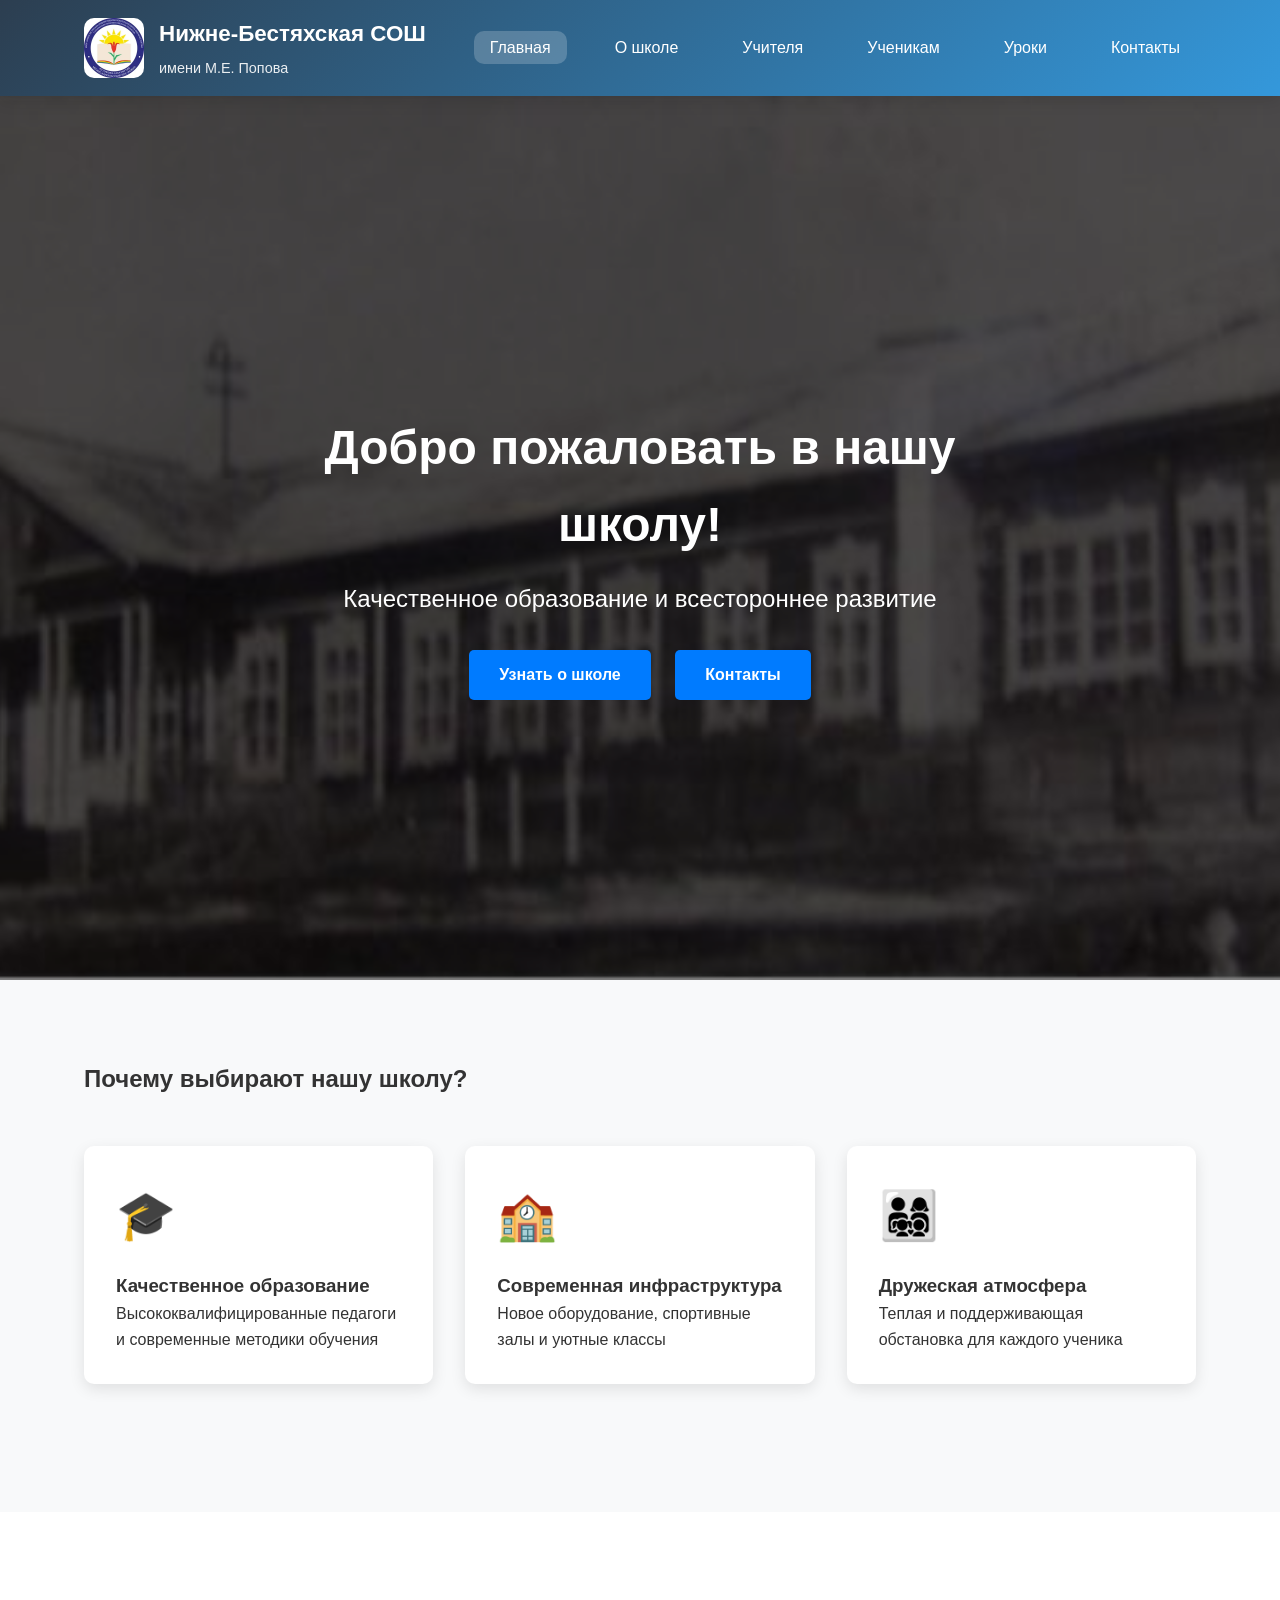
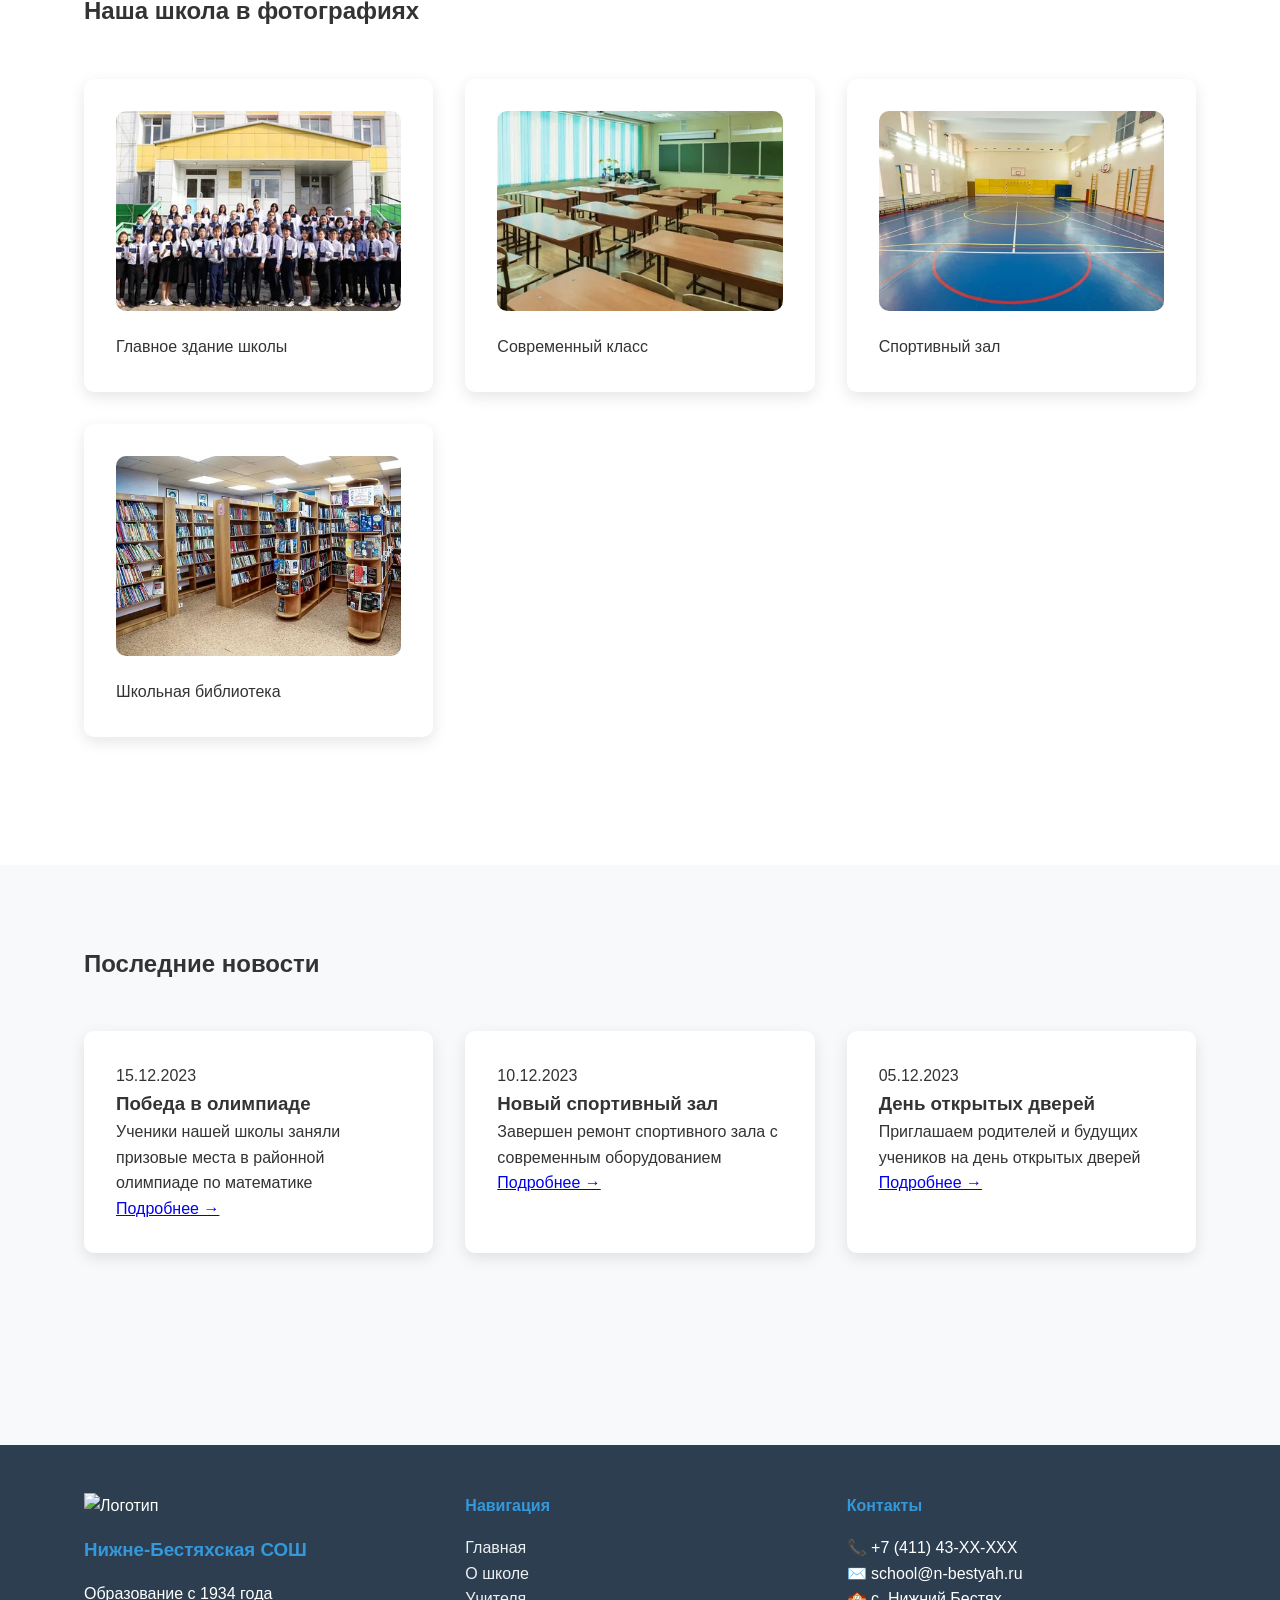
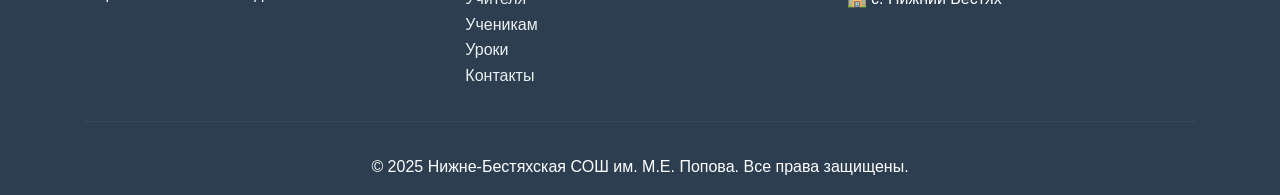
==== index.html @ b3c9256c "2" ====
<!DOCTYPE html>
<html lang="ru">
<head>
    <meta charset="UTF-8">
    <meta name="viewport" content="width=device-width, initial-scale=1.0">
    <title>Главная - Нижне-Бестяхская СОШ им. М.Е. Попова</title>
    <link rel="stylesheet" href="css/style.css">
    <style>
       
        
        
        body {
            font-family: Arial, sans-serif;
            line-height: 1.6;
        }
        
        /* Стили для hero-секции с фоновым фото */
        .hero {
            position: relative;
            height: 100vh; /* На всю высоту экрана */
            display: flex;
            align-items: center;
            justify-content: center;
            text-align: center;
            color: white;
            
            /* Фоновое фото */
            background-image: url('images/school.jpg');
            background-size: cover;       /* Растягиваем на всю область */
            background-position: center;  /* Центрируем фото */
            
        }
        
        /* Затемнение фона для лучшей читаемости */
        .hero::before {
            content: '';
            position: absolute;
            top: 0;
            left: 0;
            right: 0;
            bottom: 0;
            background: rgba(0, 0, 0, 0.5); /* Черный с прозрачностью 50% */
        }
        
        .hero-content {
            position: relative;
            z-index: 2; /* Чтобы текст был поверх затемнения */
            max-width: 800px;
            padding: 20px;
        }
        
        .hero h1 {
            font-size: 3rem;
            margin-bottom: 1rem;
        }
        
        .hero p {
            font-size: 1.5rem;
            margin-bottom: 2rem;
        }
        
        .btn {
            display: inline-block;
            padding: 12px 30px;
            background: #007bff;
            color: white;
            text-decoration: none;
            border-radius: 5px;
            margin: 0 10px;
        }
    </style>
</head>
<body>
    <section class="hero">
        <div class="hero-content">
            <h1>Добро пожаловать в нашу школу!</h1>
            <p>Качественное образование и всестороннее развитие</p>
            <div class="hero-buttons">
                <a href="about.html" class="btn">Узнать о школе</a>
                <a href="contacts.html" class="btn">Контакты</a>
            </div>
        </div>
    </section>
</body>
</html>
    </style>
</head>
<body>
    <header>
        <div class="container">
            <div class="logo">
                <img src="images/вка.webp" alt="Логотип Нижне-Бестяхской СОШ" class="logo-img">
                <div class="school-name">
                    <h1>Нижне-Бестяхская СОШ</h1>
                    <p>имени М.Е. Попова</p>
                </div>
            </div>
            <nav>
                <ul>
                    <li><a href="index.html" class="active">Главная</a></li>
                    <li><a href="about.html">О школе</a></li>
                    <li><a href="teachers.html">Учителя</a></li>
                    <li><a href="students.html">Ученикам</a></li>
                    <li><a href="lessons.html">Уроки</a></li>
                    <li><a href="contacts.html">Контакты</a></li>
                </ul>
            </nav>
        </div>
    </header>


    <!-- Остальной код без изменений -->
    <section class="features">
        <div class="container">
            <h2>Почему выбирают нашу школу?</h2>
            <div class="features-grid">
                <div class="feature-card">
                    <div class="feature-icon">🎓</div>
                    <h3>Качественное образование</h3>
                    <p>Высококвалифицированные педагоги и современные методики обучения</p>
                </div>
                <div class="feature-card">
                    <div class="feature-icon">🏫</div>
                    <h3>Современная инфраструктура</h3>
                    <p>Новое оборудование, спортивные залы и уютные классы</p>
                </div>
                <div class="feature-card">
                    <div class="feature-icon">👨‍👩‍👧‍👦</div>
                    <h3>Дружеская атмосфера</h3>
                    <p>Теплая и поддерживающая обстановка для каждого ученика</p>
                </div>
            </div>
        </div>
    </section>

    <section class="school-gallery">
        <div class="container">
            <h2>Наша школа в фотографиях</h2>
            <div class="gallery-grid">
                <div class="gallery-item">
                    <img src="images/irjk.png" alt="Здание школы" class="gallery-img">
                    <div class="gallery-caption">Главное здание школы</div>
                </div>
                <div class="gallery-item">
                    <img src="images/dsd.png" mages="Учебный класс" class="gallery-img">
                    <div class="gallery-caption">Современный класс</div>
                </div>
                <div class="gallery-item">
                    <img src="images/ncdj.png" alt="Спортивный зал"  class="gallery-img">
                    <div class="gallery-caption">Спортивный зал</div>
                </div>
                <div class="gallery-item">
                    <img src="images/fvfv.png" alt="Библиотека" class="gallery-img">
                    <div class="gallery-caption">Школьная библиотека</div>
                </div>
            </div>
        </div>
    </section>

    <section class="news-preview">
        <div class="container">
            <h2>Последние новости</h2>
            <div class="news-grid">
                <article class="news-card">
                    <div class="news-date">15.12.2023</div>
                    <h3>Победа в олимпиаде</h3>
                    <p>Ученики нашей школы заняли призовые места в районной олимпиаде по математике</p>
                    <a href="#" class="news-link">Подробнее →</a>
                </article>
                <article class="news-card">
                    <div class="news-date">10.12.2023</div>
                    <h3>Новый спортивный зал</h3>
                    <p>Завершен ремонт спортивного зала с современным оборудованием</p>
                    <a href="#" class="news-link">Подробнее →</a>
                </article>
                <article class="news-card">
                    <div class="news-date">05.12.2023</div>
                    <h3>День открытых дверей</h3>
                    <p>Приглашаем родителей и будущих учеников на день открытых дверей</p>
                    <a href="#" class="news-link">Подробнее →</a>
                </article>
            </div>
        </div>
    </section>

    <footer>
        <div class="container">
            <div class="footer-content">
                <div class="footer-section">
                    <img src="images/logo.png" alt="Логотип" class="footer-logo">
                    <h3>Нижне-Бестяхская СОШ</h3>
                    <p>Образование с 1934 года</p>
                </div>
                <div class="footer-section">
                    <h4>Навигация</h4>
                    <ul>
                        <li><a href="index.html">Главная</a></li>
                        <li><a href="about.html">О школе</a></li>
                        <li><a href="teachers.html">Учителя</a></li>
                        <li><a href="students.html">Ученикам</a></li>
                        <li><a href="lessons.html">Уроки</a></li>
                        <li><a href="contacts.html">Контакты</a></li>
                    </ul>
                </div>
                <div class="footer-section">
                    <h4>Контакты</h4>
                    <p>📞 +7 (411) 43-XX-XXX</p>
                    <p>✉️ school@n-bestyah.ru</p>
                    <p>🏫 с. Нижний Бестях</p>
                </div>
            </div>
            <div class="footer-bottom">
                <p>&copy; 2025 Нижне-Бестяхская СОШ им. М.Е. Попова. Все права защищены.</p>
            </div>
        </div>
    </footer>

    <script src="js/navigation.js"></script>
</body>
</html>
---- css/style.css ----
/* CSS Variables */
:root {
    --primary-color: #3498db;
    --secondary-color: #2c3e50;
    --accent-color: #e74c3c;
    --text-color: #333;
    --light-bg: #f8f9fa;
    --white: #ffffff;
    --shadow: 0 5px 15px rgba(0,0,0,0.1);
    --border-radius: 10px;
}

/* Reset and Base Styles */
* {
    margin: 0;
    padding: 0;
    box-sizing: border-box;
}

body {
    font-family: 'Arial', sans-serif;
    line-height: 1.6;
    color: var(--text-color);
    background-color: var(--light-bg);
}

.container {
    width: 90%;
    max-width: 1200px;
    margin: 0 auto;
    padding: 0 20px;
}

/* Header Styles */
header {
    background: linear-gradient(135deg, var(--secondary-color), var(--primary-color));
    color: var(--white);
    padding: 1rem 0;
    position: fixed;
    width: 100%;
    top: 0;
    z-index: 1000;
    box-shadow: var(--shadow);
}

header .container {
    display: flex;
    justify-content: space-between;
    align-items: center;
}

.logo {
    display: flex;
    align-items: center;
    gap: 15px;
}

.logo-img {
    height: 60px;
    width: auto;
    border-radius: var(--border-radius);
}

.school-name h1 {
    font-size: 1.4rem;
    margin-bottom: 5px;
}

.school-name p {
    font-size: 0.9rem;
    opacity: 0.9;
}

/* Navigation */
nav ul {
    display: flex;
    list-style: none;
    gap: 2rem;
}

nav a {
    color: var(--white);
    text-decoration: none;
    padding: 0.5rem 1rem;
    border-radius: var(--border-radius);
    transition: background-color 0.3s;
}

nav a:hover,
nav a.active {
    background-color: rgba(255,255,255,0.2);
}

/* Hero Sections */
.hero {
    background: linear-gradient(rgba(44, 62, 80, 0.8), rgba(52, 152, 219, 0.8)), url('../images/hero-bg.jpg');
    background-size: cover;
    background-position: center;
    color: var(--white);
    text-align: center;
    padding: 150px 0 100px;
    margin-top: 80px;
}

.page-hero {
    background: linear-gradient(135deg, var(--primary-color), #2980b9);
    color: var(--white);
    text-align: center;
    padding: 150px 0 80px;
    margin-top: 80px;
}

.hero h1,
.page-hero h1 {
    font-size: 3rem;
    margin-bottom: 1rem;
}

.hero p,
.page-hero p {
    font-size: 1.2rem;
    margin-bottom: 2rem;
}

/* Buttons */
.btn {
    display: inline-block;
    padding: 12px 30px;
    text-decoration: none;
    border-radius: var(--border-radius);
    font-weight: bold;
    transition: all 0.3s;
    border: none;
    cursor: pointer;
    margin: 0 10px;
}

.btn-primary {
    background-color: var(--accent-color);
    color: var(--white);
}

.btn-primary:hover {
    background-color: #c0392b;
    transform: translateY(-2px);
}

.btn-secondary {
    background-color: transparent;
    color: var(--white);
    border: 2px solid var(--white);
}

.btn-secondary:hover {
    background-color: var(--white);
    color: var(--text-color);
}

/* Grid Layouts */
.features-grid,
.news-grid,
.gallery-grid,
.teachers-grid,
.lessons-grid,
.achievements-grid {
    display: grid;
    grid-template-columns: repeat(auto-fit, minmax(300px, 1fr));
    gap: 2rem;
    margin: 3rem 0;
}

/* Cards */
.feature-card,
.news-card,
.gallery-item,
.teacher-card,
.lesson-card,
.achievement-card {
    background: var(--white);
    padding: 2rem;
    border-radius: var(--border-radius);
    box-shadow: var(--shadow);
    transition: transform 0.3s;
}

.feature-card:hover,
.news-card:hover,
.gallery-item:hover,
.teacher-card:hover,
.lesson-card:hover,
.achievement-card:hover {
    transform: translateY(-5px);
}

/* Icons */
.feature-icon,
.achievement-icon {
    font-size: 3rem;
    margin-bottom: 1rem;
}

/* Images */
.gallery-img,
.about-img,
.teacher-img {
    width: 100%;
    height: 200px;
    object-fit: cover;
    border-radius: var(--border-radius);
    margin-bottom: 1rem;
}

/* Timeline */
.timeline {
    position: relative;
    max-width: 800px;
    margin: 0 auto;
}

.timeline::before {
    content: '';
    position: absolute;
    left: 50%;
    top: 0;
    bottom: 0;
    width: 2px;
    background: var(--primary-color);
    transform: translateX(-50%);
}

.timeline-item {
    display: flex;
    align-items: center;
    margin-bottom: 3rem;
    position: relative;
}

.timeline-item:nth-child(odd) {
    flex-direction: row-reverse;
    text-align: right;
}

.timeline-year {
    background: var(--primary-color);
    color: var(--white);
    padding: 10px 20px;
    border-radius: 20px;
    font-weight: bold;
    margin: 0 2rem;
    flex-shrink: 0;
}

.timeline-content {
    flex: 1;
    background: var(--white);
    padding: 1.5rem;
    border-radius: var(--border-radius);
    box-shadow: var(--shadow);
}

/* Stats */
.stats-grid {
    display: grid;
    grid-template-columns: repeat(auto-fit, minmax(150px, 1fr));
    gap: 1rem;
    margin: 2rem 0;
}

.stat-item {
    text-align: center;
    padding: 1rem;
}

.stat-number {
    font-size: 2.5rem;
    font-weight: bold;
    color: var(--primary-color);
    margin-bottom: 0.5rem;
}

.stat-label {
    color: var(--text-color);
    font-size: 0.9rem;
}

/* About Grid */
.about-grid {
    display: grid;
    grid-template-columns: 1fr 1fr;
    gap: 3rem;
    align-items: center;
}

/* Forms */
.contact-form {
    background: var(--white);
    padding: 2rem;
    border-radius: var(--border-radius);
    box-shadow: var(--shadow);
}

.form-group {
    margin-bottom: 1.5rem;
}

.form-group label {
    display: block;
    margin-bottom: 0.5rem;
    font-weight: bold;
    color: var(--secondary-color);
}

.form-group input,
.form-group textarea,
.form-group select {
    width: 100%;
    padding: 1rem;
    border: 2px solid #e0e0e0;
    border-radius: var(--border-radius);
    font-size: 1rem;
    transition: border-color 0.3s;
}

.form-group input:focus,
.form-group textarea:focus,
.form-group select:focus {
    outline: none;
    border-color: var(--primary-color);
}

/* Footer */
footer {
    background-color: var(--secondary-color);
    color: var(--white);
    padding: 3rem 0 1rem;
    margin-top: 4rem;
}

.footer-content {
    display: grid;
    grid-template-columns: repeat(auto-fit, minmax(250px, 1fr));
    gap: 2rem;
    margin-bottom: 2rem;
}

.footer-logo {
    height: 60px;
    margin-bottom: 1rem;
}

.footer-section h3,
.footer-section h4 {
    margin-bottom: 1rem;
    color: var(--primary-color);
}

.footer-section ul {
    list-style: none;
}

.footer-section a {
    color: #ecf0f1;
    text-decoration: none;
    transition: color 0.3s;
}

.footer-section a:hover {
    color: var(--primary-color);
}

.footer-bottom {
    text-align: center;
    padding-top: 2rem;
    border-top: 1px solid #34495e;
}

/* Responsive Design */
@media (max-width: 768px) {
    header .container {
        flex-direction: column;
        gap: 1rem;
    }
    
    nav ul {
        gap: 1rem;
        flex-wrap: wrap;
        justify-content: center;
    }
    
    .hero h1,
    .page-hero h1 {
        font-size: 2rem;
    }
    
    .about-grid {
        grid-template-columns: 1fr;
    }
    
    .timeline::before {
        left: 20px;
    }
    
    .timeline-item {
        flex-direction: row !important;
        text-align: left !important;
    }
    
    .timeline-year {
        margin: 0 1rem 0 0;
    }
    
    .btn {
        margin: 5px;
        display: block;
        text-align: center;
    }
}

/* Utility Classes */
.text-center {
    text-align: center;
}

.mt-2 { margin-top: 2rem; }
.mb-2 { margin-bottom: 2rem; }
.p-2 { padding: 2rem; }

/* Section Spacing */
section {
    padding: 80px 0;
}

/* Alternate Section Backgrounds */
section:nth-child(even) {
    background-color: var(--white);
}

section:nth-child(odd):not(.hero):not(.page-hero) {
    background-color: var(--light-bg);
}
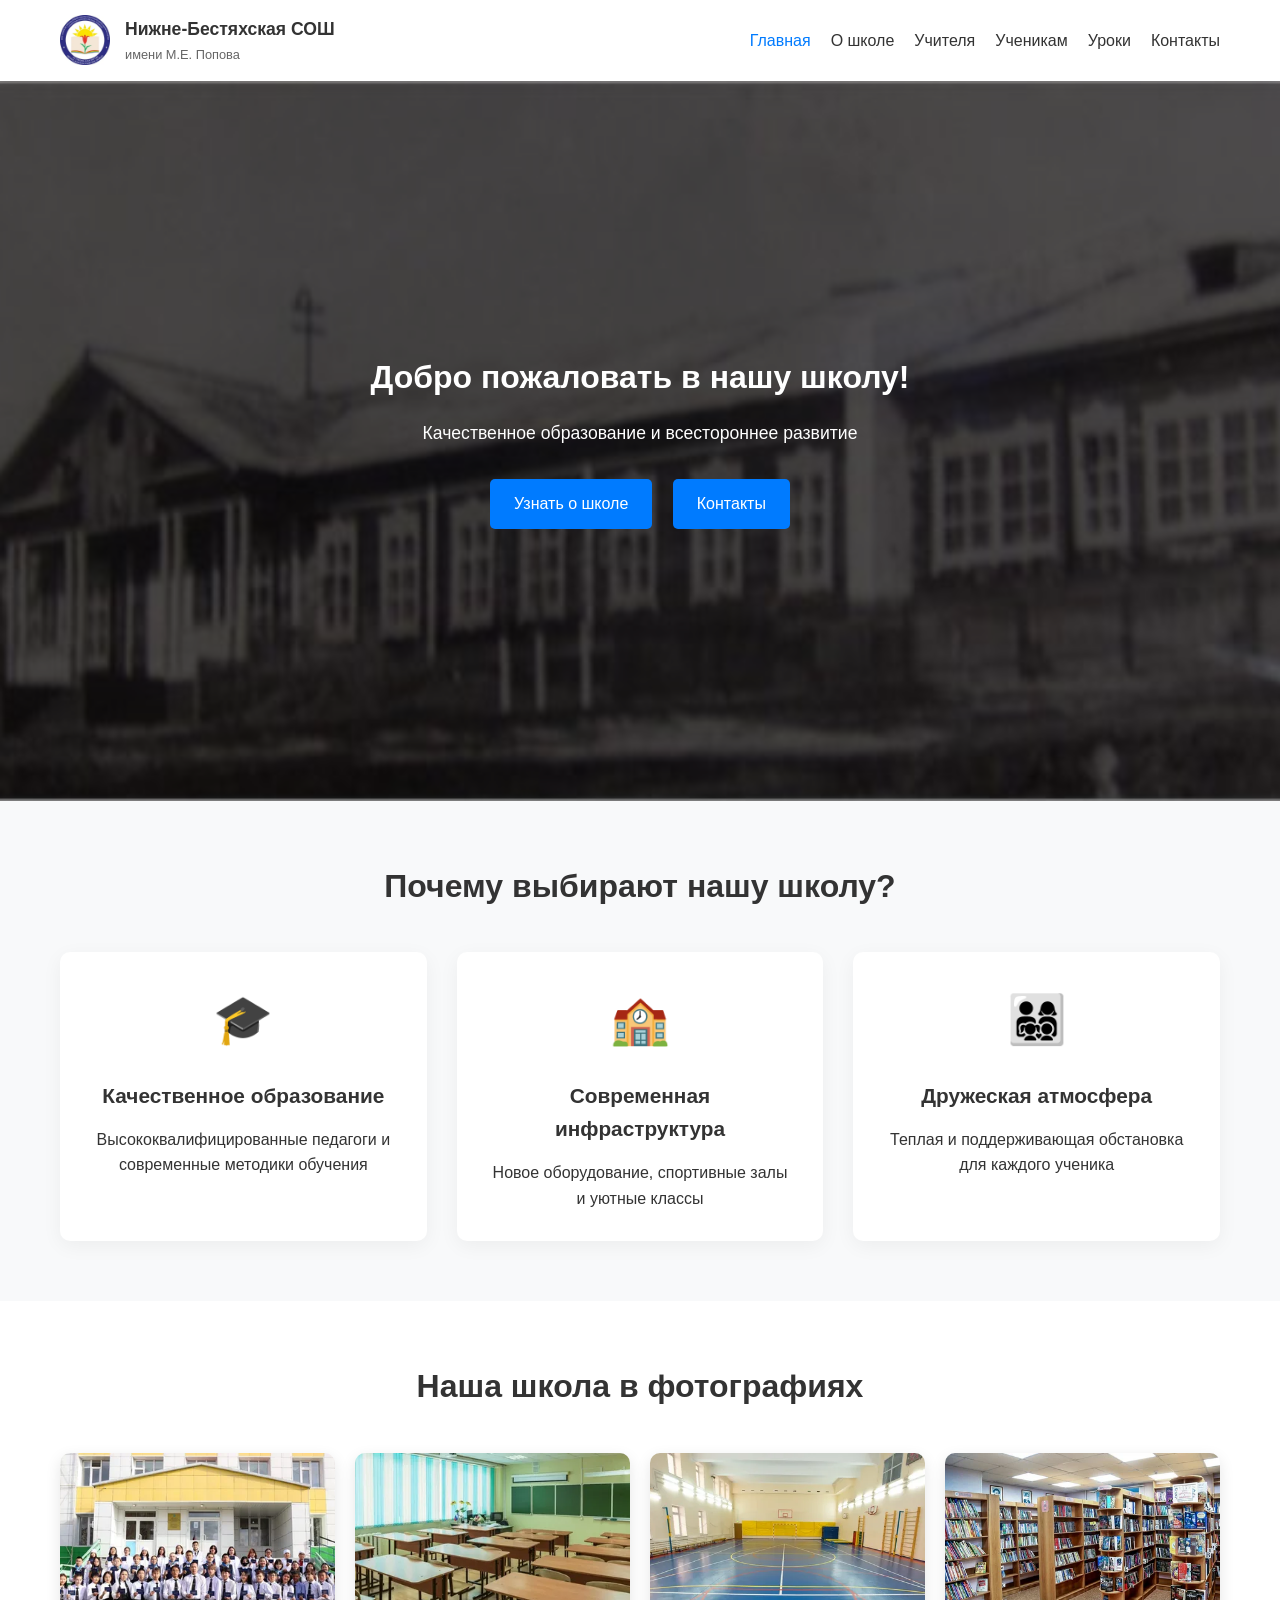
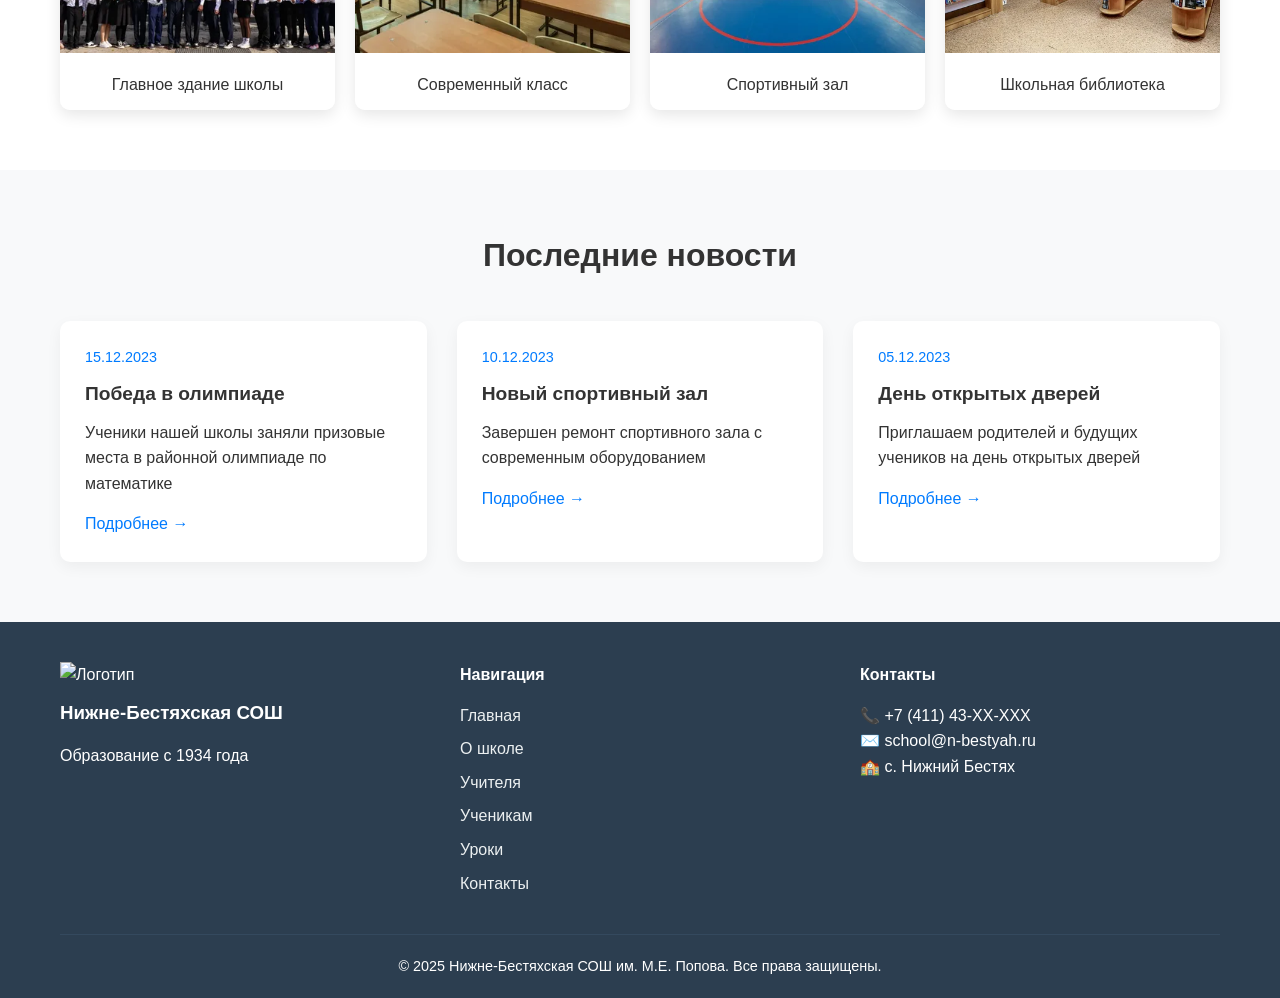
==== commit 315e4875: "Update index.html" ====
--- a/index.html
+++ b/index.html
@@ -2,36 +2,118 @@
 <html lang="ru">
 <head>
     <meta charset="UTF-8">
-    <meta name="viewport" content="width=device-width, initial-scale=1.0">
+    <meta name="viewport" content="width=device-width, initial-scale=1.0, maximum-scale=1.0, user-scalable=yes">
     <title>Главная - Нижне-Бестяхская СОШ им. М.Е. Попова</title>
-    <link rel="stylesheet" href="css/style.css">
     <style>
-       
-        
-        
+        /* RESET & BASE STYLES */
+        * {
+            margin: 0;
+            padding: 0;
+            box-sizing: border-box;
+        }
+
         body {
-            font-family: Arial, sans-serif;
+            font-family: -apple-system, BlinkMacSystemFont, 'Segoe UI', Roboto, 'Helvetica Neue', Arial, sans-serif;
             line-height: 1.6;
-        }
-        
-        /* Стили для hero-секции с фоновым фото */
+            color: #333;
+            overflow-x: hidden;
+        }
+
+        .container {
+            max-width: 1200px;
+            margin: 0 auto;
+            padding: 0 20px;
+        }
+
+        /* HEADER & MOBILE MENU */
+        header {
+            background: #fff;
+            box-shadow: 0 2px 10px rgba(0,0,0,0.1);
+            position: sticky;
+            top: 0;
+            z-index: 1000;
+        }
+
+        header .container {
+            display: flex;
+            justify-content: space-between;
+            align-items: center;
+            padding: 15px 20px;
+            flex-wrap: wrap;
+        }
+
+        .logo {
+            display: flex;
+            align-items: center;
+            gap: 15px;
+            flex: 1;
+        }
+
+        .logo-img {
+            width: 50px;
+            height: 50px;
+            object-fit: contain;
+        }
+
+        .school-name h1 {
+            font-size: 1.1rem;
+            margin-bottom: 2px;
+        }
+
+        .school-name p {
+            font-size: 0.8rem;
+            color: #666;
+        }
+
+        /* Мобильное меню */
+        .menu-toggle {
+            display: none;
+            background: none;
+            border: none;
+            font-size: 28px;
+            cursor: pointer;
+            padding: 10px;
+            color: #007bff;
+        }
+
+        nav {
+            display: flex;
+        }
+
+        nav ul {
+            display: flex;
+            list-style: none;
+            gap: 20px;
+        }
+
+        nav ul li a {
+            text-decoration: none;
+            color: #333;
+            font-weight: 500;
+            transition: color 0.3s;
+            padding: 5px 0;
+        }
+
+        nav ul li a:hover,
+        nav ul li a.active {
+            color: #007bff;
+        }
+
+        /* HERO SECTION */
         .hero {
             position: relative;
-            height: 100vh; /* На всю высоту экрана */
+            height: 80vh;
+            min-height: 500px;
             display: flex;
             align-items: center;
             justify-content: center;
             text-align: center;
             color: white;
-            
-            /* Фоновое фото */
             background-image: url('images/school.jpg');
-            background-size: cover;       /* Растягиваем на всю область */
-            background-position: center;  /* Центрируем фото */
-            
-        }
-        
-        /* Затемнение фона для лучшей читаемости */
+            background-size: cover;
+            background-position: center;
+        }
+
         .hero::before {
             content: '';
             position: absolute;
@@ -39,50 +121,373 @@
             left: 0;
             right: 0;
             bottom: 0;
-            background: rgba(0, 0, 0, 0.5); /* Черный с прозрачностью 50% */
-        }
-        
+            background: rgba(0, 0, 0, 0.5);
+        }
+
         .hero-content {
             position: relative;
-            z-index: 2; /* Чтобы текст был поверх затемнения */
+            z-index: 2;
             max-width: 800px;
             padding: 20px;
         }
-        
+
         .hero h1 {
-            font-size: 3rem;
+            font-size: 2rem;
             margin-bottom: 1rem;
         }
-        
+
         .hero p {
-            font-size: 1.5rem;
+            font-size: 1.1rem;
             margin-bottom: 2rem;
         }
-        
+
         .btn {
             display: inline-block;
-            padding: 12px 30px;
+            padding: 12px 24px;
             background: #007bff;
             color: white;
             text-decoration: none;
             border-radius: 5px;
-            margin: 0 10px;
-        }
-    </style>
-</head>
-<body>
-    <section class="hero">
-        <div class="hero-content">
-            <h1>Добро пожаловать в нашу школу!</h1>
-            <p>Качественное образование и всестороннее развитие</p>
-            <div class="hero-buttons">
-                <a href="about.html" class="btn">Узнать о школе</a>
-                <a href="contacts.html" class="btn">Контакты</a>
-            </div>
-        </div>
-    </section>
-</body>
-</html>
+            margin: 0 8px;
+            transition: transform 0.3s, background 0.3s;
+        }
+
+        .btn:hover {
+            background: #0056b3;
+            transform: translateY(-2px);
+        }
+
+        /* FEATURES SECTION */
+        .features {
+            padding: 60px 0;
+            background: #f8f9fa;
+        }
+
+        .features h2,
+        .school-gallery h2,
+        .news-preview h2 {
+            text-align: center;
+            margin-bottom: 40px;
+            font-size: 2rem;
+        }
+
+        .features-grid {
+            display: grid;
+            grid-template-columns: repeat(auto-fit, minmax(280px, 1fr));
+            gap: 30px;
+        }
+
+        .feature-card {
+            background: white;
+            padding: 30px;
+            border-radius: 10px;
+            text-align: center;
+            box-shadow: 0 5px 20px rgba(0,0,0,0.05);
+            transition: transform 0.3s;
+        }
+
+        .feature-card:hover {
+            transform: translateY(-5px);
+        }
+
+        .feature-icon {
+            font-size: 3rem;
+            margin-bottom: 20px;
+        }
+
+        .feature-card h3 {
+            margin-bottom: 15px;
+            font-size: 1.3rem;
+        }
+
+        /* GALLERY SECTION */
+        .school-gallery {
+            padding: 60px 0;
+        }
+
+        .gallery-grid {
+            display: grid;
+            grid-template-columns: repeat(auto-fit, minmax(250px, 1fr));
+            gap: 20px;
+        }
+
+        .gallery-item {
+            overflow: hidden;
+            border-radius: 10px;
+            box-shadow: 0 5px 15px rgba(0,0,0,0.1);
+        }
+
+        .gallery-img {
+            width: 100%;
+            height: 200px;
+            object-fit: cover;
+            transition: transform 0.3s;
+        }
+
+        .gallery-item:hover .gallery-img {
+            transform: scale(1.05);
+        }
+
+        .gallery-caption {
+            padding: 12px;
+            text-align: center;
+            background: white;
+            font-weight: 500;
+        }
+
+        /* NEWS SECTION */
+        .news-preview {
+            padding: 60px 0;
+            background: #f8f9fa;
+        }
+
+        .news-grid {
+            display: grid;
+            grid-template-columns: repeat(auto-fit, minmax(300px, 1fr));
+            gap: 30px;
+        }
+
+        .news-card {
+            background: white;
+            padding: 25px;
+            border-radius: 10px;
+            box-shadow: 0 5px 15px rgba(0,0,0,0.05);
+        }
+
+        .news-date {
+            color: #007bff;
+            font-size: 0.9rem;
+            margin-bottom: 10px;
+        }
+
+        .news-card h3 {
+            margin-bottom: 10px;
+            font-size: 1.2rem;
+        }
+
+        .news-link {
+            display: inline-block;
+            margin-top: 15px;
+            color: #007bff;
+            text-decoration: none;
+            font-weight: 500;
+        }
+
+        /* FOOTER */
+        footer {
+            background: #2c3e50;
+            color: white;
+            padding: 40px 0 20px;
+        }
+
+        .footer-content {
+            display: grid;
+            grid-template-columns: repeat(auto-fit, minmax(250px, 1fr));
+            gap: 40px;
+            margin-bottom: 30px;
+        }
+
+        .footer-section h3,
+        .footer-section h4 {
+            margin-bottom: 15px;
+        }
+
+        .footer-section ul {
+            list-style: none;
+        }
+
+        .footer-section ul li {
+            margin-bottom: 8px;
+        }
+
+        .footer-section ul li a {
+            color: #ecf0f1;
+            text-decoration: none;
+            transition: color 0.3s;
+        }
+
+        .footer-section ul li a:hover {
+            color: #007bff;
+        }
+
+        .footer-logo {
+            width: 60px;
+            margin-bottom: 10px;
+        }
+
+        .footer-bottom {
+            text-align: center;
+            padding-top: 20px;
+            border-top: 1px solid #34495e;
+            font-size: 0.9rem;
+        }
+
+        /* МЕДИА-ЗАПРОСЫ ДЛЯ МОБИЛЬНЫХ УСТРОЙСТВ */
+        @media (max-width: 768px) {
+            .container {
+                padding: 0 15px;
+            }
+
+            .menu-toggle {
+                display: block;
+            }
+
+            nav {
+                position: fixed;
+                top: 80px;
+                left: -100%;
+                width: 80%;
+                max-width: 300px;
+                height: calc(100vh - 80px);
+                background: white;
+                box-shadow: 2px 0 10px rgba(0,0,0,0.1);
+                transition: left 0.3s ease;
+                z-index: 999;
+                overflow-y: auto;
+            }
+
+            nav.active {
+                left: 0;
+            }
+
+            nav ul {
+                flex-direction: column;
+                padding: 20px;
+                gap: 15px;
+            }
+
+            nav ul li a {
+                display: block;
+                padding: 10px;
+                font-size: 1.1rem;
+            }
+
+            /* Затемнение фона при открытом меню */
+            .menu-overlay {
+                position: fixed;
+                top: 0;
+                left: 0;
+                width: 100%;
+                height: 100%;
+                background: rgba(0,0,0,0.5);
+                z-index: 998;
+                display: none;
+            }
+
+            .menu-overlay.active {
+                display: block;
+            }
+
+            .hero {
+                height: 60vh;
+                min-height: 400px;
+            }
+
+            .hero h1 {
+                font-size: 1.5rem;
+            }
+
+            .hero p {
+                font-size: 1rem;
+            }
+
+            .hero-buttons {
+                display: flex;
+                flex-direction: column;
+                gap: 15px;
+                align-items: center;
+            }
+
+            .btn {
+                margin: 0;
+                width: 200px;
+                text-align: center;
+            }
+
+            .features h2,
+            .school-gallery h2,
+            .news-preview h2 {
+                font-size: 1.5rem;
+            }
+
+            .features-grid,
+            .gallery-grid,
+            .news-grid {
+                grid-template-columns: 1fr;
+                gap: 20px;
+            }
+
+            .feature-card {
+                padding: 20px;
+            }
+
+            .gallery-img {
+                height: 180px;
+            }
+
+            .footer-content {
+                grid-template-columns: 1fr;
+                text-align: center;
+                gap: 30px;
+            }
+
+            .footer-section {
+                text-align: center;
+            }
+
+            .footer-logo {
+                margin: 0 auto 10px;
+            }
+
+            .school-name h1 {
+                font-size: 0.9rem;
+            }
+
+            .logo-img {
+                width: 40px;
+                height: 40px;
+            }
+        }
+
+        @media (max-width: 480px) {
+            .hero h1 {
+                font-size: 1.3rem;
+            }
+
+            .hero p {
+                font-size: 0.9rem;
+            }
+
+            .feature-icon {
+                font-size: 2.5rem;
+            }
+
+            .feature-card h3 {
+                font-size: 1.1rem;
+            }
+
+            .news-card h3 {
+                font-size: 1.1rem;
+            }
+        }
+
+        /* Анимации */
+        @keyframes fadeIn {
+            from {
+                opacity: 0;
+                transform: translateY(20px);
+            }
+            to {
+                opacity: 1;
+                transform: translateY(0);
+            }
+        }
+
+        .feature-card,
+        .gallery-item,
+        .news-card {
+            animation: fadeIn 0.6s ease-out;
+        }
     </style>
 </head>
 <body>
@@ -95,6 +500,7 @@
                     <p>имени М.Е. Попова</p>
                 </div>
             </div>
+            <button class="menu-toggle" aria-label="Меню">☰</button>
             <nav>
                 <ul>
                     <li><a href="index.html" class="active">Главная</a></li>
@@ -108,8 +514,19 @@
         </div>
     </header>
 
-
-    <!-- Остальной код без изменений -->
+    <div class="menu-overlay"></div>
+
+    <section class="hero">
+        <div class="hero-content">
+            <h1>Добро пожаловать в нашу школу!</h1>
+            <p>Качественное образование и всестороннее развитие</p>
+            <div class="hero-buttons">
+                <a href="about.html" class="btn">Узнать о школе</a>
+                <a href="contacts.html" class="btn">Контакты</a>
+            </div>
+        </div>
+    </section>
+
     <section class="features">
         <div class="container">
             <h2>Почему выбирают нашу школу?</h2>
@@ -142,11 +559,11 @@
                     <div class="gallery-caption">Главное здание школы</div>
                 </div>
                 <div class="gallery-item">
-                    <img src="images/dsd.png" mages="Учебный класс" class="gallery-img">
+                    <img src="images/dsd.png" alt="Учебный класс" class="gallery-img">
                     <div class="gallery-caption">Современный класс</div>
                 </div>
                 <div class="gallery-item">
-                    <img src="images/ncdj.png" alt="Спортивный зал"  class="gallery-img">
+                    <img src="images/ncdj.png" alt="Спортивный зал" class="gallery-img">
                     <div class="gallery-caption">Спортивный зал</div>
                 </div>
                 <div class="gallery-item">
@@ -215,6 +632,46 @@
         </div>
     </footer>
 
-    <script src="js/navigation.js"></script>
+    <script>
+        // Мобильное меню
+        const menuToggle = document.querySelector('.menu-toggle');
+        const nav = document.querySelector('nav');
+        const menuOverlay = document.querySelector('.menu-overlay');
+
+        function closeMenu() {
+            nav.classList.remove('active');
+            menuOverlay.classList.remove('active');
+            document.body.style.overflow = '';
+        }
+
+        function openMenu() {
+            nav.classList.add('active');
+            menuOverlay.classList.add('active');
+            document.body.style.overflow = 'hidden';
+        }
+
+        menuToggle.addEventListener('click', () => {
+            if (nav.classList.contains('active')) {
+                closeMenu();
+            } else {
+                openMenu();
+            }
+        });
+
+        menuOverlay.addEventListener('click', closeMenu);
+
+        // Закрывать меню при клике на ссылку
+        const navLinks = document.querySelectorAll('nav ul li a');
+        navLinks.forEach(link => {
+            link.addEventListener('click', closeMenu);
+        });
+
+        // Закрывать меню при изменении размера окна (если становится desktop)
+        window.addEventListener('resize', () => {
+            if (window.innerWidth > 768 && nav.classList.contains('active')) {
+                closeMenu();
+            }
+        });
+    </script>
 </body>
-</html>+</html>
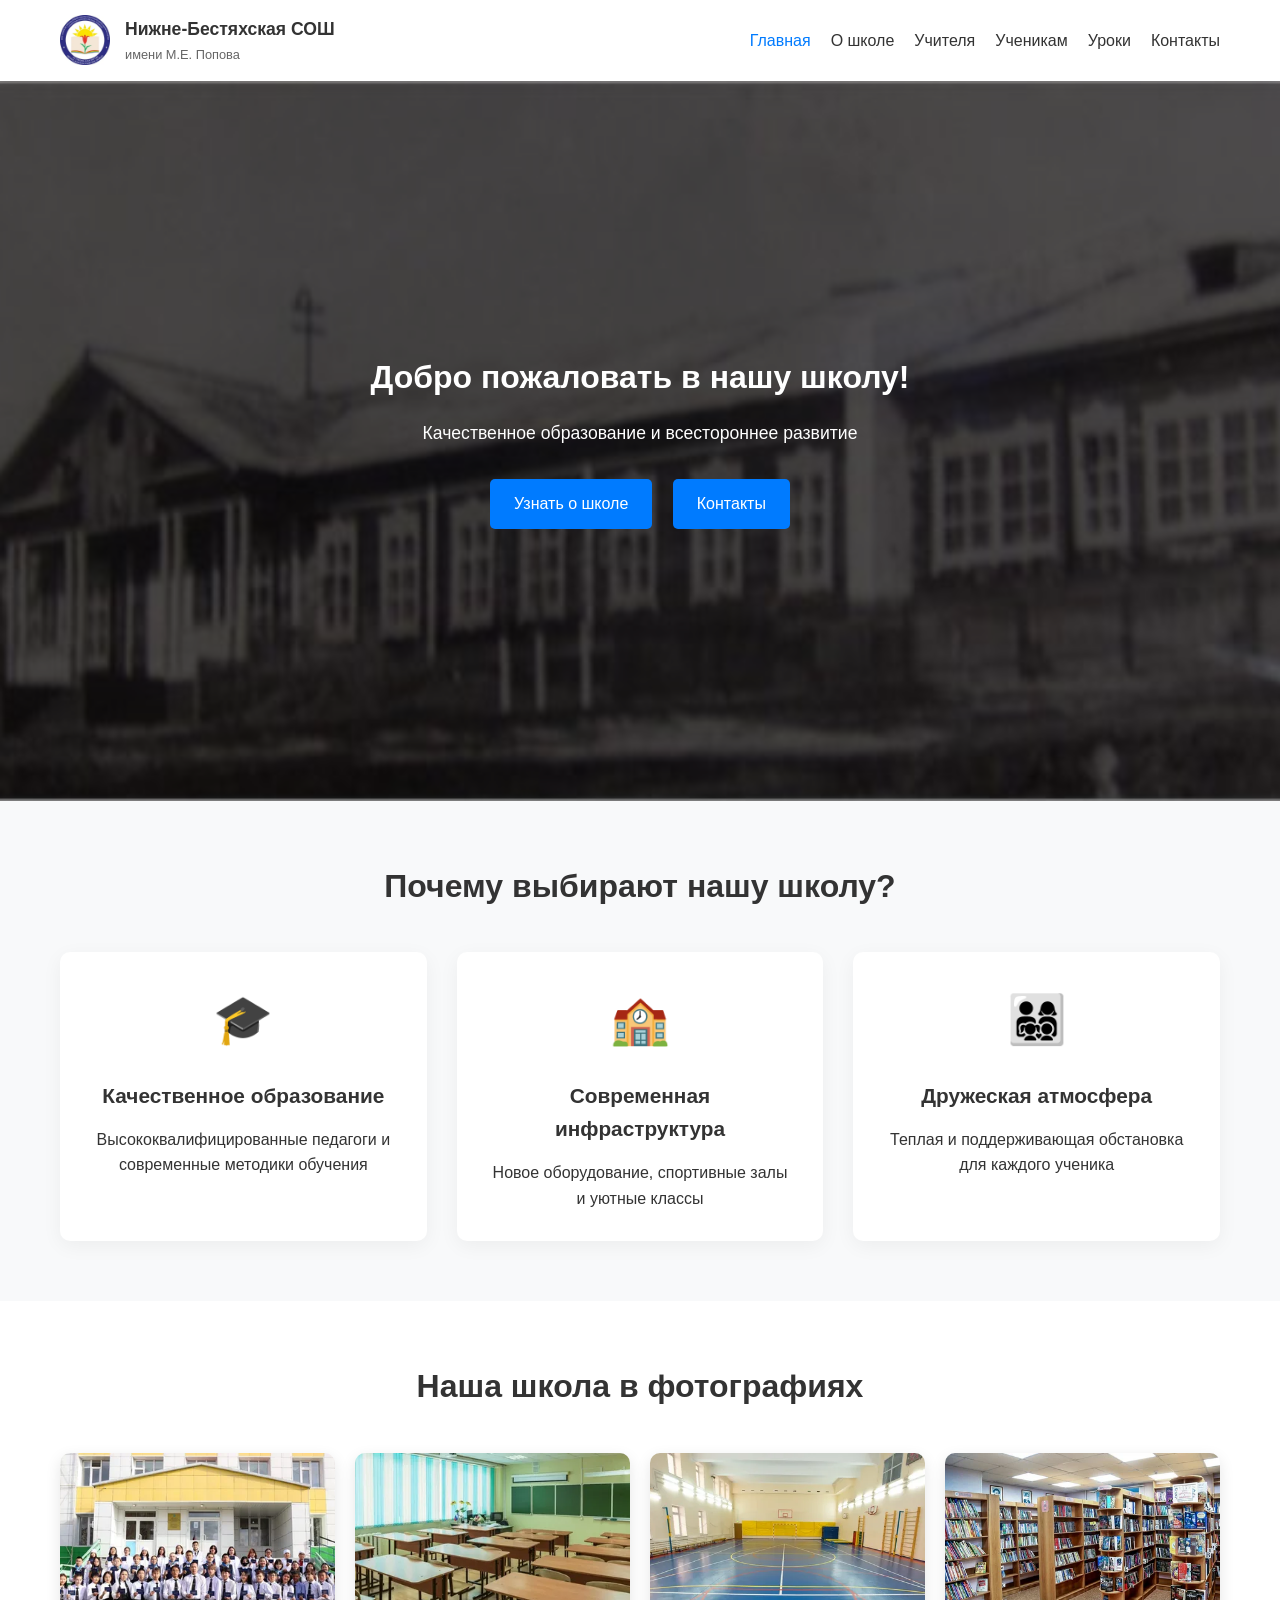
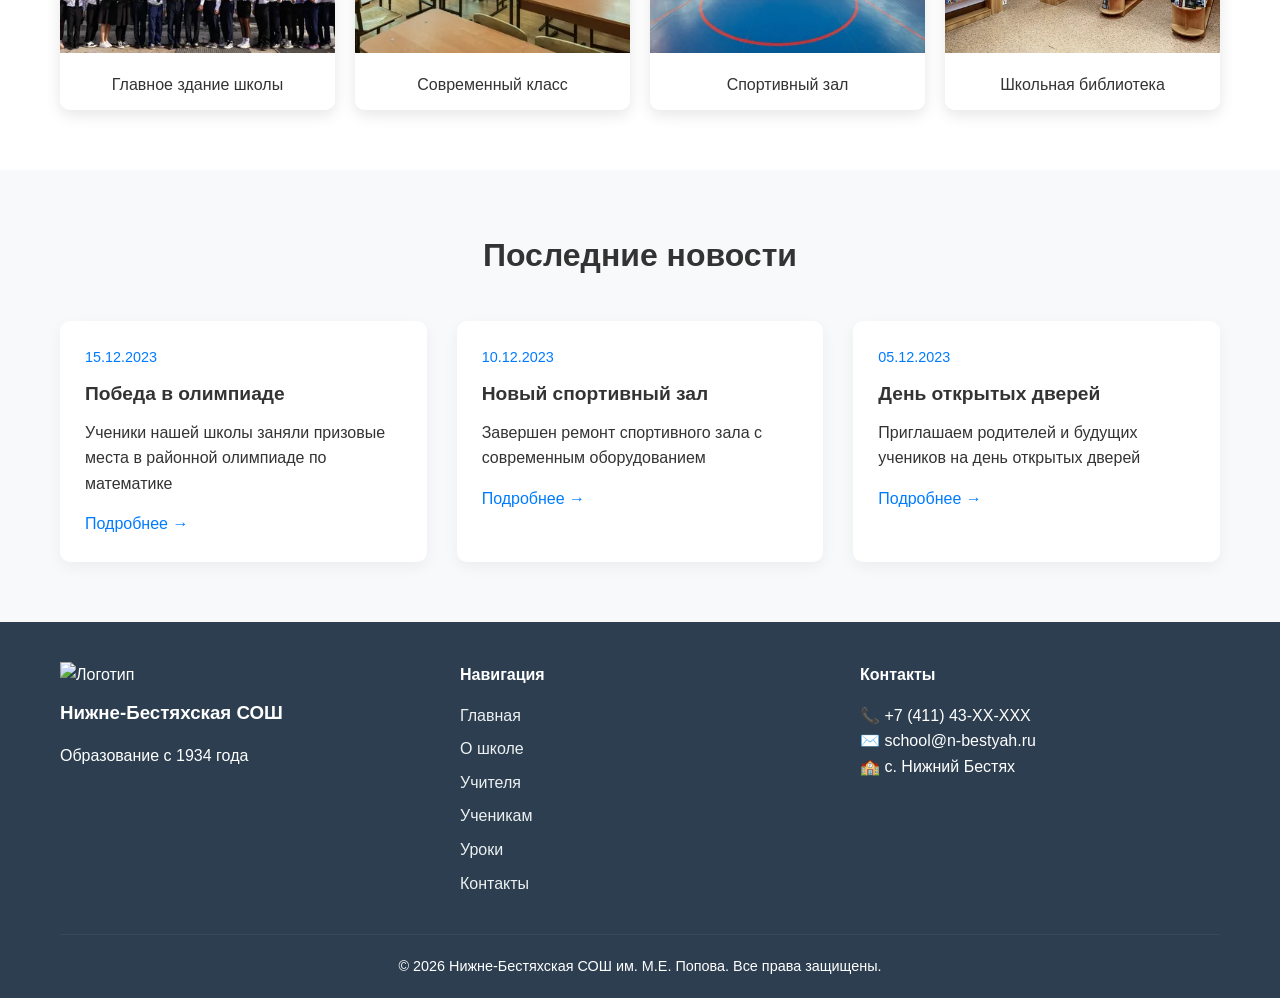
==== commit e25268d2: "Update index.html" ====
--- a/index.html
+++ b/index.html
@@ -65,7 +65,6 @@
             color: #666;
         }
 
-        /* Мобильное меню */
         .menu-toggle {
             display: none;
             background: none;
@@ -322,7 +321,7 @@
             font-size: 0.9rem;
         }
 
-        /* МЕДИА-ЗАПРОСЫ ДЛЯ МОБИЛЬНЫХ УСТРОЙСТВ */
+        /* МЕДИА-ЗАПРОСЫ */
         @media (max-width: 768px) {
             .container {
                 padding: 0 15px;
@@ -362,7 +361,6 @@
                 font-size: 1.1rem;
             }
 
-            /* Затемнение фона при открытом меню */
             .menu-overlay {
                 position: fixed;
                 top: 0;
@@ -416,27 +414,11 @@
                 grid-template-columns: 1fr;
                 gap: 20px;
             }
-
-            .feature-card {
-                padding: 20px;
-            }
-
-            .gallery-img {
-                height: 180px;
-            }
-
-            .footer-content {
-                grid-template-columns: 1fr;
-                text-align: center;
-                gap: 30px;
-            }
-
-            .footer-section {
-                text-align: center;
-            }
-
-            .footer-logo {
-                margin: 0 auto 10px;
+        }
+
+        @media (max-width: 480px) {
+            .hero h1 {
+                font-size: 1.3rem;
             }
 
             .school-name h1 {
@@ -447,46 +429,6 @@
                 width: 40px;
                 height: 40px;
             }
-        }
-
-        @media (max-width: 480px) {
-            .hero h1 {
-                font-size: 1.3rem;
-            }
-
-            .hero p {
-                font-size: 0.9rem;
-            }
-
-            .feature-icon {
-                font-size: 2.5rem;
-            }
-
-            .feature-card h3 {
-                font-size: 1.1rem;
-            }
-
-            .news-card h3 {
-                font-size: 1.1rem;
-            }
-        }
-
-        /* Анимации */
-        @keyframes fadeIn {
-            from {
-                opacity: 0;
-                transform: translateY(20px);
-            }
-            to {
-                opacity: 1;
-                transform: translateY(0);
-            }
-        }
-
-        .feature-card,
-        .gallery-item,
-        .news-card {
-            animation: fadeIn 0.6s ease-out;
         }
     </style>
 </head>
@@ -627,13 +569,12 @@
                 </div>
             </div>
             <div class="footer-bottom">
-                <p>&copy; 2025 Нижне-Бестяхская СОШ им. М.Е. Попова. Все права защищены.</p>
+                <p>&copy; 2026 Нижне-Бестяхская СОШ им. М.Е. Попова. Все права защищены.</p>
             </div>
         </div>
     </footer>
 
     <script>
-        // Мобильное меню
         const menuToggle = document.querySelector('.menu-toggle');
         const nav = document.querySelector('nav');
         const menuOverlay = document.querySelector('.menu-overlay');
@@ -660,13 +601,11 @@
 
         menuOverlay.addEventListener('click', closeMenu);
 
-        // Закрывать меню при клике на ссылку
         const navLinks = document.querySelectorAll('nav ul li a');
         navLinks.forEach(link => {
             link.addEventListener('click', closeMenu);
         });
 
-        // Закрывать меню при изменении размера окна (если становится desktop)
         window.addEventListener('resize', () => {
             if (window.innerWidth > 768 && nav.classList.contains('active')) {
                 closeMenu();
